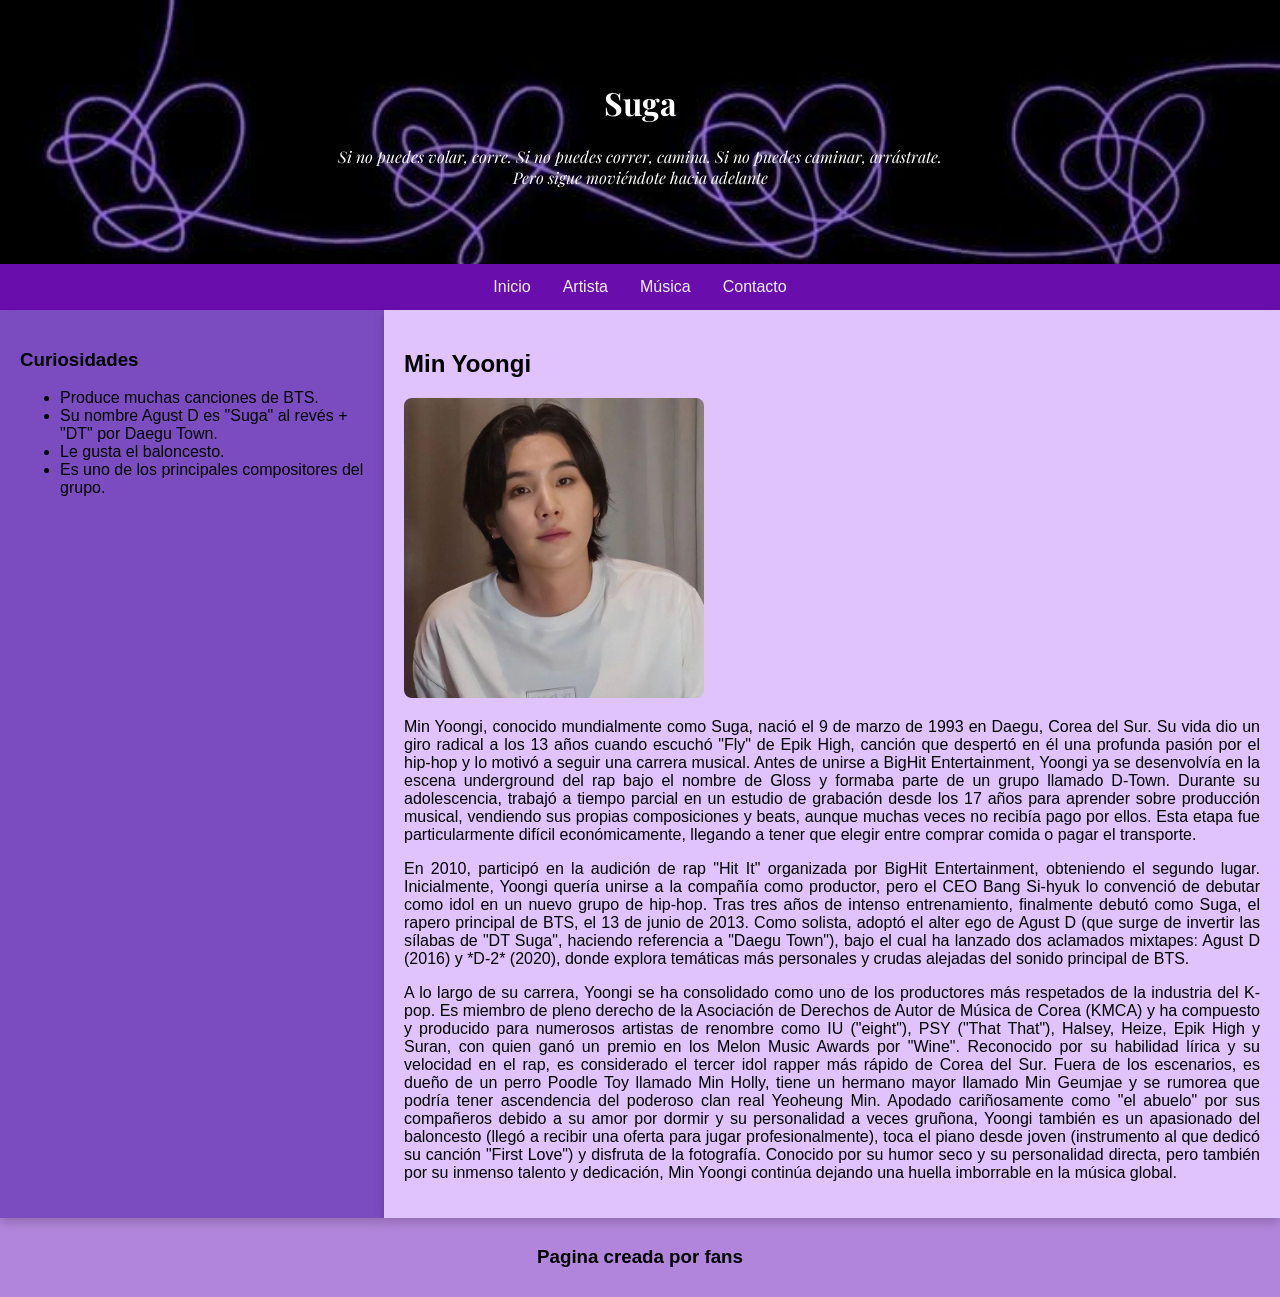
==== artista.html @ 326178ff "casi terminada" ====
<!DOCTYPE html>
<html lang="en">

<head>
    <meta charset="UTF-8">
    <meta name="viewport" content="width=device-width, initial-scale=1.0">
    <title>Artista | Yoongi</title>
    <link rel="stylesheet" href="css/style.css">
    <link href="https://fonts.googleapis.com/css2?family=Playfair+Display:ital,wght@0,400..900;1,400..900&display=swap" rel="stylesheet">
</head>

<body>

    <header>
        <h1>Suga</h1>
        <p>Si no puedes volar, corre. Si no puedes correr, camina. Si no puedes caminar, arrástrate.<br>Pero sigue
            moviéndote hacia adelante</p>
    </header>

    <div class="navbar">
        <a href="inicio.html">Inicio</a>
        <a href="artista.html">Artista</a>
        <a href="musica.html">Música</a>
        <a href="contacto.html">Contacto</a>
    </div>

    <div class="container">

        <div class="side">
            <h3>Curiosidades</h3>
            
            <ul>
                <li>Produce muchas canciones de BTS.</li>
                <li>Su nombre Agust D es "Suga" al revés + "DT" por Daegu Town.</li>
                <li>Le gusta el baloncesto.</li>
                <li>Es uno de los principales compositores del grupo.</li>
            </ul>
        </div>

        <div class="main">
            <h2>Min Yoongi</h2>
            
            <img src="img/Yoongi_icon.jpg" width="300">
            
            <p>
                Min Yoongi, conocido mundialmente como Suga, nació el 9 de marzo de 1993 en Daegu, 
                Corea del Sur. Su vida dio un giro radical a los 13 años cuando escuchó "Fly" de Epik High, 
                canción que despertó en él una profunda pasión por el hip-hop y lo motivó a seguir una carrera musical. 
                Antes de unirse a BigHit Entertainment, Yoongi ya se desenvolvía en la escena underground del rap bajo el nombre de Gloss 
                y formaba parte de un grupo llamado D-Town. Durante su adolescencia, trabajó a tiempo parcial en un estudio de grabación 
                desde los 17 años para aprender sobre producción musical, vendiendo sus propias composiciones y beats, aunque muchas veces 
                no recibía pago por ellos. Esta etapa fue particularmente difícil económicamente, llegando a tener que elegir entre comprar 
                comida o pagar el transporte.
            </p>

            

            <p>
                En 2010, participó en la audición de rap "Hit It" organizada por BigHit Entertainment, obteniendo el segundo lugar. 
                Inicialmente, Yoongi quería unirse a la compañía como productor, pero el CEO Bang Si-hyuk lo convenció de debutar 
                como idol en un nuevo grupo de hip-hop. Tras tres años de intenso entrenamiento, finalmente debutó como Suga, el 
                rapero principal de BTS, el 13 de junio de 2013. Como solista, adoptó el alter ego de Agust D (que surge de invertir
                las sílabas de "DT Suga", haciendo referencia a "Daegu Town"), bajo el cual ha lanzado dos aclamados mixtapes: 
                Agust D (2016) y *D-2* (2020), donde explora temáticas más personales y crudas alejadas del sonido principal de BTS.
            </p>

            <p>
                A lo largo de su carrera, Yoongi se ha consolidado como uno de los productores más respetados de la industria del K-pop. 
                Es miembro de pleno derecho de la Asociación de Derechos de Autor de Música de Corea (KMCA) y ha compuesto y producido 
                para numerosos artistas de renombre como IU ("eight"), PSY ("That That"), Halsey, Heize, Epik High y Suran, con quien 
                ganó un premio en los Melon Music Awards por "Wine". Reconocido por su habilidad lírica y su velocidad en el rap, es 
                considerado el tercer idol rapper más rápido de Corea del Sur. Fuera de los escenarios, es dueño de un perro Poodle Toy 
                llamado Min Holly, tiene un hermano mayor llamado Min Geumjae y se rumorea que podría tener ascendencia del poderoso clan 
                real Yeoheung Min. Apodado cariñosamente como "el abuelo" por sus compañeros debido a su amor por dormir y su personalidad 
                a veces gruñona, Yoongi también es un apasionado del baloncesto (llegó a recibir una oferta para jugar profesionalmente), 
                toca el piano desde joven (instrumento al que dedicó su canción "First Love") y disfruta de la fotografía. Conocido por su 
                humor seco y su personalidad directa, pero también por su inmenso talento y dedicación, Min Yoongi continúa dejando una 
                huella imborrable en la música global.
            </p>
            
        </div>

    </div>

    <footer>
        <h3>Pagina creada por fans</h3>
    </footer>

</body>

</html>
---- css/style.css ----
* {
  box-sizing: border-box;
}

body {
  font-family: 'Open Sans', sans-serif;
  margin: 0;
}

h1{
  font-family: 'Playfair Display', serif;
}

header {
  background-image: url("../img/BTS1.jpg");
  background-size: cover;
  background-position: center;
  padding: 60px;
  color: white;
  text-align: center;
  position:relative;
}

header p{
font-family: "Playfair Display", serif;
font-style: italic;
}

.navbar {
  display: flex;
  justify-content: center;
  list-style-type: none;
  margin: 0;
  padding: 0;
  background-color: #6A0DAD;
}

.navbar a {
  display: block;
  color: #f1f1f1;
  padding: 14px 16px;
  text-decoration: none;
  font-family: 'Montserrat', sans-serif;
}

.navbar a:hover {
  background-color: #B185DB;
  color: white;
}

.container {  
  display: flex;
  flex-wrap: wrap;
}

.side {
  flex: 30%;
  background-color: #7B4CBF;
  padding: 20px;
  box-shadow: 0px 4px 10px rgba(0,0,0,0.2);
}

.main {
  flex: 70%;
  background-color: #E0C3FC;
  padding: 20px;
  box-shadow: 0px 4px 10px rgba(0,0,0,0.2);
  text-align: center;
  text-align: justify;
}

img{
  max-width: 100%;
  height: auto;
  border-radius: 8px;

}

.albums{
display:flex;
gap:20px;
flex-wrap:wrap;
}

.album{
background:white;
padding:15px;
width:220px;
border-radius:10px;
text-decoration:none;
color:black;
box-shadow:0 4px 10px rgba(0,0,0,0.2);
transition:transform 0.3s;
}

.album:hover{
transform:scale(1.05);
}

.album img{
width:100%;
border-radius:8px;
}

.album ul{
padding-left:20px;
font-size:14px;
}

footer {
  padding: 10px;
  text-align: center;
  background: #B185DB;
}

@media screen and (max-width: 700px) {
  .container, .navbar {   
    flex-direction: column;
  }
}
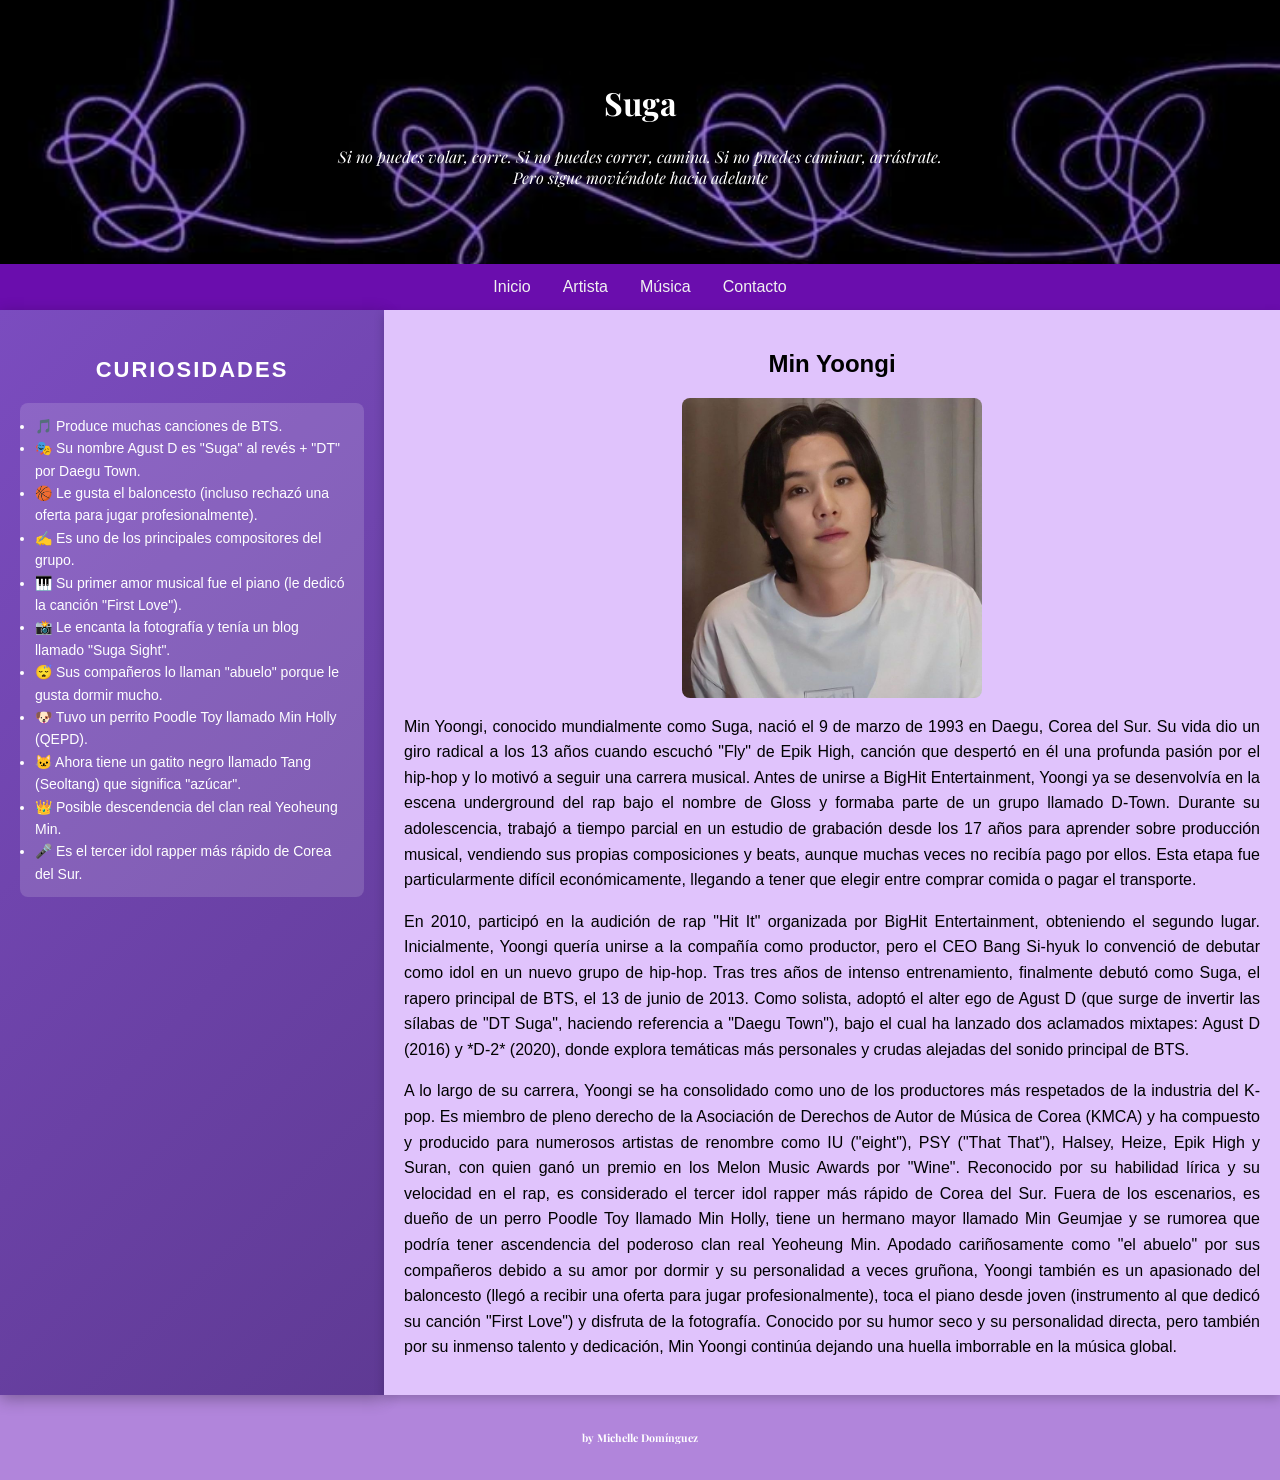
==== commit 14d2707b: "jjkj" ====
--- a/artista.html
+++ b/artista.html
@@ -1,4 +1,4 @@
-<!DOCTYPE html>
+<DOCTYPE html>
 <html lang="en">
 
 <head>
@@ -26,14 +26,22 @@
 
     <div class="container">
 
-        <div class="side">
+        <div class="side2">
             <h3>Curiosidades</h3>
             
             <ul>
-                <li>Produce muchas canciones de BTS.</li>
-                <li>Su nombre Agust D es "Suga" al revés + "DT" por Daegu Town.</li>
-                <li>Le gusta el baloncesto.</li>
-                <li>Es uno de los principales compositores del grupo.</li>
+                <li>🎵 Produce muchas canciones de BTS.</li>
+                <li>🎭 Su nombre Agust D es "Suga" al revés + "DT" por Daegu Town.</li>
+                <li>🏀 Le gusta el baloncesto (incluso rechazó una oferta para jugar profesionalmente).</li>
+                <li>✍️ Es uno de los principales compositores del grupo.</li>
+                <li>🎹 Su primer amor musical fue el piano (le dedicó la canción "First Love").</li>
+                <li>📸 Le encanta la fotografía y tenía un blog llamado "Suga Sight".</li>
+                <li>😴 Sus compañeros lo llaman "abuelo" porque le gusta dormir mucho.</li>
+                <li>🐶 Tuvo un perrito Poodle Toy llamado Min Holly (QEPD).</li>
+                <li>🐱 Ahora tiene un gatito negro llamado Tang (Seoltang) que significa "azúcar".</li>
+                <li>👑 Posible descendencia del clan real Yeoheung Min.</li>
+                <li>🎤 Es el tercer idol rapper más rápido de Corea del Sur.</li>
+            
             </ul>
         </div>
 
@@ -83,7 +91,7 @@
     </div>
 
     <footer>
-        <h3>Pagina creada por fans</h3>
+        <h6>by Michelle Domínguez</h6>
     </footer>
 
 </body>
--- a/css/style.css
+++ b/css/style.css
@@ -58,6 +58,47 @@
   background-color: #7B4CBF;
   padding: 20px;
   box-shadow: 0px 4px 10px rgba(0,0,0,0.2);
+  text-align: center;
+}
+.side h2{
+  text-align:center;
+  color:white;
+  margin-bottom:20px;
+  font-size:22px;
+}
+.side2 {
+  flex: 30%;
+    background: linear-gradient(135deg, #7B4CBF 0%, #5f3a94 100%);
+    padding: 25px 20px;
+    box-shadow: 0px 4px 15px rgba(0,0,0,0.3);
+}
+
+.side2 h3{
+  text-align:center;
+  color:white;
+  margin-bottom:20px;
+  font-size:22px;
+}
+
+.side2 ul{
+  background: rgba(255,255,255,0.15);
+  line-height: 1.6;
+  padding:12px 15px;
+  border-radius:8px;
+  color:white;
+  font-size:14px;
+}
+
+.side2 h3{
+  text-transform: uppercase;
+  letter-spacing:2px;
+  font-weight:600;
+}
+
+.side p {
+  text-align: justify;
+  line-height: 1.6;
+  margin-bottom: 15px; 
 }
 
 .main {
@@ -66,7 +107,19 @@
   padding: 20px;
   box-shadow: 0px 4px 10px rgba(0,0,0,0.2);
   text-align: center;
+}
+
+.main2 {
+  flex: 70%;
+  background-color: #E0C3FC;
+  padding: 20px;
+  box-shadow: 0px 4px 10px rgba(0,0,0,0.2);
+}
+
+.main p {
   text-align: justify;
+  line-height: 1.6;
+  margin-bottom: 15px; 
 }
 
 img{
@@ -107,10 +160,30 @@
 font-size:14px;
 }
 
+.gallery {
+    display: grid;
+    grid-template-columns: repeat(auto-fit, minmax(200px, 1fr));
+    gap: 15px;
+    margin: 20px 0;
+}
+.gallery img {
+    width: 100%;
+    height: 250px;
+    object-fit: cover;
+    border-radius: 10px;
+    transition: transform 0.3s;
+}
+.gallery img:hover {
+    transform: scale(1.05);
+}
+
 footer {
   padding: 10px;
   text-align: center;
   background: #B185DB;
+  color: white;
+  font-family: "Playfair Display", serif;
+  font-style: regular;
 }
 
 @media screen and (max-width: 700px) {
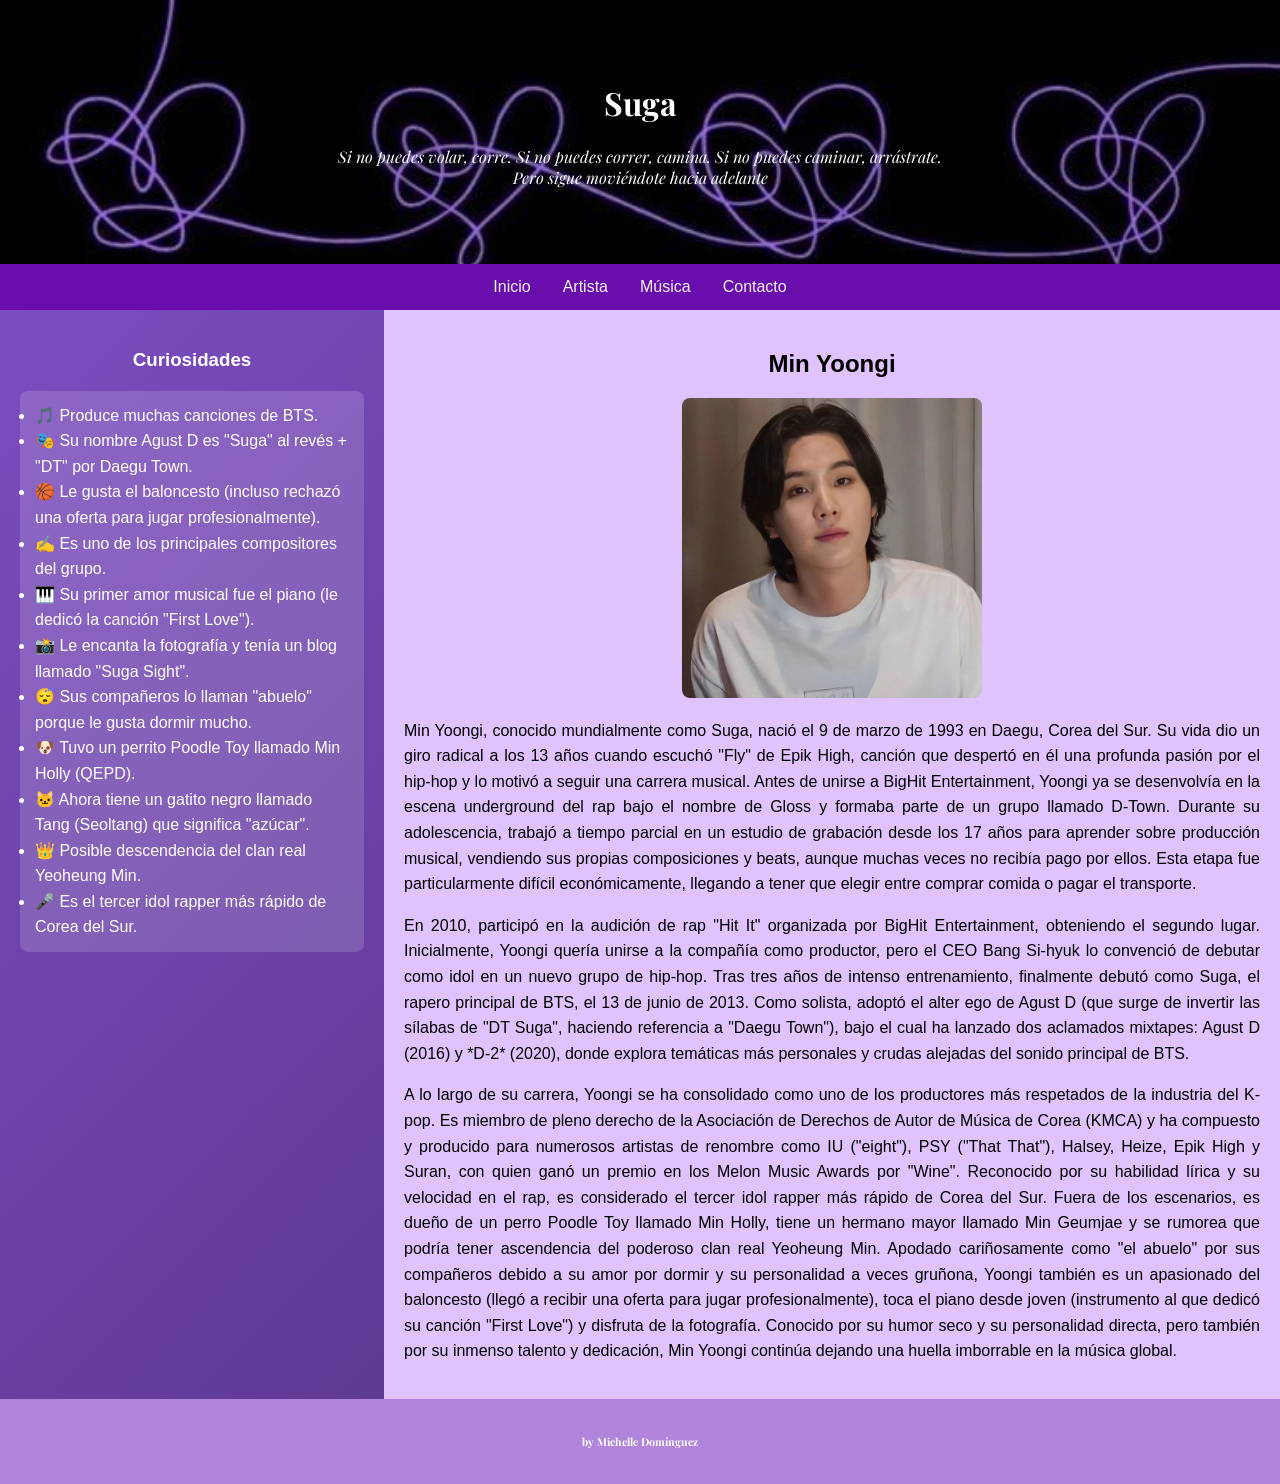
==== commit 3b138f6c: "ahora si terminada" ====
--- a/artista.html
+++ b/artista.html
@@ -1,4 +1,4 @@
-<DOCTYPE html>
+<!DOCTYPE html>
 <html lang="en">
 
 <head>
@@ -18,7 +18,7 @@
     </header>
 
     <div class="navbar">
-        <a href="inicio.html">Inicio</a>
+        <a href="index.html">Inicio</a>
         <a href="artista.html">Artista</a>
         <a href="musica.html">Música</a>
         <a href="contacto.html">Contacto</a>
--- a/css/style.css
+++ b/css/style.css
@@ -5,9 +5,11 @@
 body {
   font-family: 'Open Sans', sans-serif;
   margin: 0;
-}
-
-h1{
+  width: 100%;
+  overflow-x: hidden;
+}
+
+h1 {
   font-family: 'Playfair Display', serif;
 }
 
@@ -18,25 +20,21 @@
   padding: 60px;
   color: white;
   text-align: center;
-  position:relative;
-}
-
-header p{
-font-family: "Playfair Display", serif;
-font-style: italic;
+}
+
+header p {
+  font-family: "Playfair Display", serif;
+  font-style: italic;
 }
 
 .navbar {
   display: flex;
   justify-content: center;
-  list-style-type: none;
-  margin: 0;
-  padding: 0;
   background-color: #6A0DAD;
+  flex-wrap: wrap;
 }
 
 .navbar a {
-  display: block;
   color: #f1f1f1;
   padding: 14px 16px;
   text-decoration: none;
@@ -45,136 +43,170 @@
 
 .navbar a:hover {
   background-color: #B185DB;
-  color: white;
-}
-
-.container {  
-  display: flex;
-  flex-wrap: wrap;
+}
+
+.container {
+  display: flex;
+  flex-wrap: wrap;
+}
+
+.side, .side2 {
+  flex: 30%;
+  padding: 20px;
+  text-align: center;
 }
 
 .side {
-  flex: 30%;
   background-color: #7B4CBF;
-  padding: 20px;
-  box-shadow: 0px 4px 10px rgba(0,0,0,0.2);
-  text-align: center;
-}
-.side h2{
-  text-align:center;
-  color:white;
-  margin-bottom:20px;
-  font-size:22px;
-}
+}
+
 .side2 {
-  flex: 30%;
-    background: linear-gradient(135deg, #7B4CBF 0%, #5f3a94 100%);
-    padding: 25px 20px;
-    box-shadow: 0px 4px 15px rgba(0,0,0,0.3);
-}
-
-.side2 h3{
-  text-align:center;
-  color:white;
-  margin-bottom:20px;
-  font-size:22px;
-}
-
-.side2 ul{
+  background: linear-gradient(135deg, #7B4CBF 0%, #5f3a94 100%);
+}
+
+.side h2, .side2 h3 {
+  color: white;
+  margin-bottom: 20px;
+}
+
+.side2 ul {
   background: rgba(255,255,255,0.15);
+  padding: 12px 15px;
+  border-radius: 8px;
+  color: white;
+  text-align: left;
   line-height: 1.6;
-  padding:12px 15px;
-  border-radius:8px;
-  color:white;
-  font-size:14px;
-}
-
-.side2 h3{
-  text-transform: uppercase;
-  letter-spacing:2px;
-  font-weight:600;
-}
-
-.side p {
-  text-align: justify;
-  line-height: 1.6;
-  margin-bottom: 15px; 
-}
-
-.main {
+}
+
+.main, .main2 {
   flex: 70%;
   background-color: #E0C3FC;
   padding: 20px;
-  box-shadow: 0px 4px 10px rgba(0,0,0,0.2);
-  text-align: center;
-}
-
-.main2 {
-  flex: 70%;
-  background-color: #E0C3FC;
-  padding: 20px;
-  box-shadow: 0px 4px 10px rgba(0,0,0,0.2);
+  text-align: center;
 }
 
 .main p {
   text-align: justify;
   line-height: 1.6;
-  margin-bottom: 15px; 
-}
-
-img{
+  margin-bottom: 15px;
+}
+
+/* IMÁGENES */
+img {
   max-width: 100%;
   height: auto;
   border-radius: 8px;
-
-}
-
-.albums{
-display:flex;
-gap:20px;
-flex-wrap:wrap;
-}
-
-.album{
-background:white;
-padding:15px;
-width:220px;
-border-radius:10px;
-text-decoration:none;
-color:black;
-box-shadow:0 4px 10px rgba(0,0,0,0.2);
-transition:transform 0.3s;
-}
-
-.album:hover{
-transform:scale(1.05);
-}
-
-.album img{
-width:100%;
-border-radius:8px;
-}
-
-.album ul{
-padding-left:20px;
-font-size:14px;
+}
+
+.main img[width="300"] {
+  width: 300px;
+  max-width: 100%;
 }
 
 .gallery {
-    display: grid;
-    grid-template-columns: repeat(auto-fit, minmax(200px, 1fr));
-    gap: 15px;
-    margin: 20px 0;
-}
+  display: grid;
+  grid-template-columns: repeat(2, 1fr);
+  gap: 15px;
+  margin: 20px 0;
+}
+
 .gallery img {
-    width: 100%;
-    height: 250px;
-    object-fit: cover;
-    border-radius: 10px;
-    transition: transform 0.3s;
-}
+  width: 100%;
+  height: 250px;
+  object-fit: cover;
+  border-radius: 10px;
+  transition: transform 0.3s;
+}
+
 .gallery img:hover {
-    transform: scale(1.05);
+  transform: scale(1.05);
+}
+
+.tarjetas {
+  display: flex;
+  gap: 20px;
+  margin-top: 20px;
+  flex-wrap: wrap;
+  justify-content: center;
+}
+
+.card {
+  background: white;
+  padding: 20px;
+  border-radius: 15px;
+  width: 200px;
+  box-shadow: 0px 5px 15px rgba(0,0,0,0.2);
+  transition: transform 0.3s;
+}
+
+.card:hover {
+  transform: translateY(-5px);
+}
+
+.albums {
+  display: flex;
+  gap: 20px;
+  flex-wrap: wrap;
+  justify-content: center;
+}
+
+.album {
+  background: white;
+  padding: 15px;
+  width: 220px;
+  border-radius: 10px;
+  text-decoration: none;
+  color: black;
+  box-shadow: 0 4px 10px rgba(0,0,0,0.2);
+  transition: transform 0.3s;
+}
+
+.album:hover {
+  transform: scale(1.05);
+}
+
+.album img {
+  width: 100%;
+  border-radius: 8px;
+}
+
+.album ul {
+  text-align: left;
+  padding-left: 20px;
+  font-size: 14px;
+}
+
+.formcontainer {
+  max-width: 500px;
+  margin: 40px auto;
+  background: #d093f5;
+  padding: 30px;
+  border-radius: 10px;
+  box-shadow: 0 4px 15px rgba(0,0,0,0.2);
+}
+
+input, textarea {
+  width: 100%;
+  padding: 10px;
+  margin-top: 5px;
+  margin-bottom: 15px;
+  border-radius: 6px;
+  border: 1px solid #ccc;
+  font-size: 14px;
+}
+
+button {
+  background: #6A0DAD;
+  color: white;
+  border: none;
+  padding: 10px 20px;
+  border-radius: 6px;
+  cursor: pointer;
+  font-size: 15px;
+}
+
+button:hover {
+  background: #4B0082;
 }
 
 footer {
@@ -183,12 +215,62 @@
   background: #B185DB;
   color: white;
   font-family: "Playfair Display", serif;
-  font-style: regular;
 }
 
 @media screen and (max-width: 700px) {
-  .container, .navbar {   
-    flex-direction: column;
-  }
-}
-
+  header {
+    padding: 30px 15px;
+  }
+  
+  .navbar {
+    flex-direction: column;
+  }
+  
+  .navbar a {
+    text-align: center;
+    border-bottom: 1px solid rgba(255,255,255,0.2);
+  }
+  
+  .container {
+    flex-direction: column;
+  }
+  
+  .side, .side2, .main, .main2 {
+    width: 100%;
+    flex: none;
+  }
+  .gallery {
+    grid-template-columns: 1fr;
+  }
+  
+  .gallery img {
+    height: auto; 
+  }
+
+  .tarjetas {
+    flex-direction: column;
+    align-items: center;
+  }
+  
+  .card {
+    width: 100%;
+    max-width: 300px;
+  }
+
+  .albums {
+    flex-direction: column;
+    align-items: center;
+  }
+  
+  .album {
+    width: 100%;
+    max-width: 300px;
+  }
+
+  .main img[width="300"] {
+    width: 100%;
+    max-width: 300px;
+    display: block;
+    margin: 0 auto;
+  }
+}
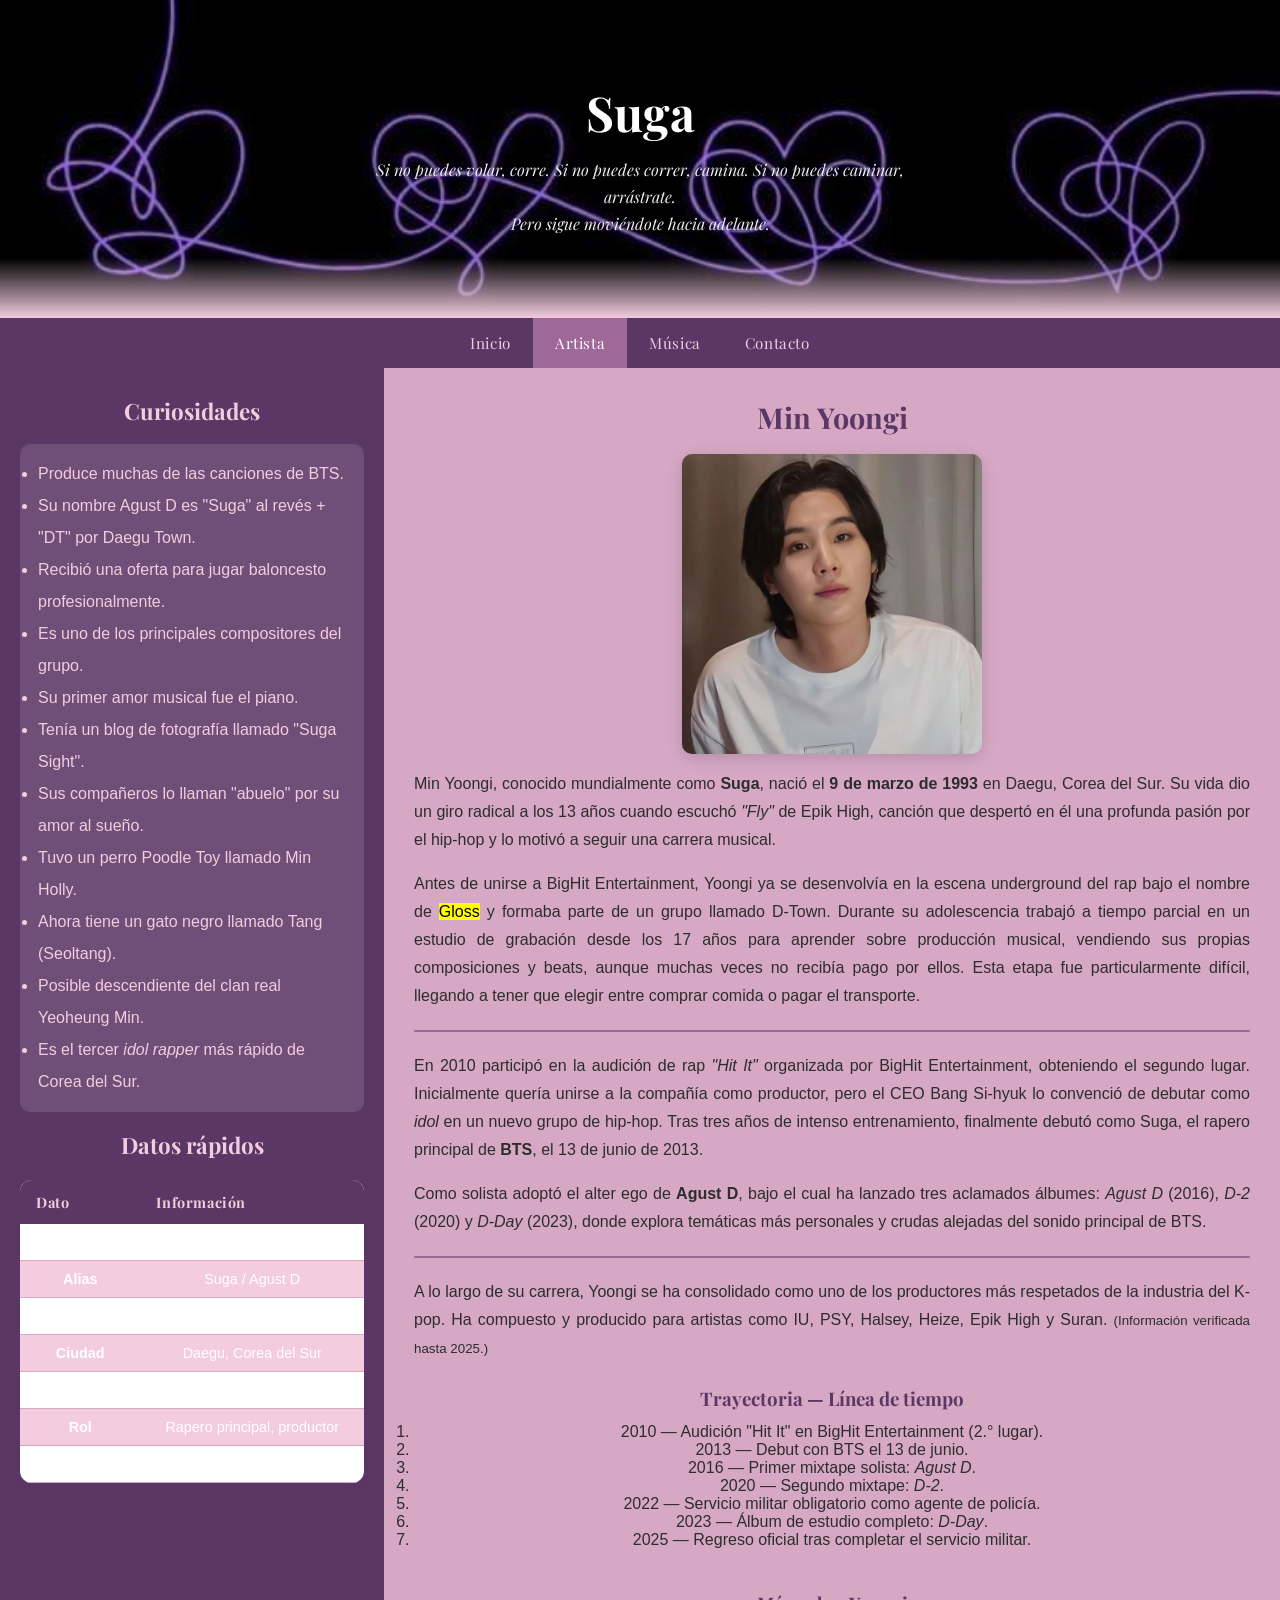
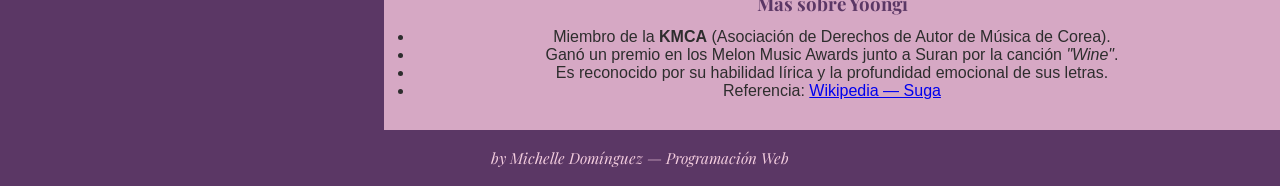
==== commit 10d4fa41: "mejora Mejora estetica" ====
--- a/artista.html
+++ b/artista.html
@@ -1,10 +1,10 @@
 <!DOCTYPE html>
-<html lang="en">
+<html lang="es">
 
 <head>
     <meta charset="UTF-8">
     <meta name="viewport" content="width=device-width, initial-scale=1.0">
-    <title>Artista | Yoongi</title>
+    <title>Artista | Suga — Min Yoongi</title>
     <link rel="stylesheet" href="css/style.css">
     <link href="https://fonts.googleapis.com/css2?family=Playfair+Display:ital,wght@0,400..900;1,400..900&display=swap" rel="stylesheet">
 </head>
@@ -13,87 +13,149 @@
 
     <header>
         <h1>Suga</h1>
-        <p>Si no puedes volar, corre. Si no puedes correr, camina. Si no puedes caminar, arrástrate.<br>Pero sigue
-            moviéndote hacia adelante</p>
+        <p>Si no puedes volar, corre. Si no puedes correr, camina. Si no puedes caminar, arrástrate.<br>
+        Pero sigue moviéndote hacia adelante.</p>
     </header>
 
-    <div class="navbar">
+    <nav class="navbar">
         <a href="index.html">Inicio</a>
-        <a href="artista.html">Artista</a>
+        <a href="artista.html" class="activo">Artista</a>
         <a href="musica.html">Música</a>
         <a href="contacto.html">Contacto</a>
-    </div>
+    </nav>
 
     <div class="container">
 
         <div class="side2">
             <h3>Curiosidades</h3>
-            
             <ul>
-                <li>🎵 Produce muchas canciones de BTS.</li>
-                <li>🎭 Su nombre Agust D es "Suga" al revés + "DT" por Daegu Town.</li>
-                <li>🏀 Le gusta el baloncesto (incluso rechazó una oferta para jugar profesionalmente).</li>
-                <li>✍️ Es uno de los principales compositores del grupo.</li>
-                <li>🎹 Su primer amor musical fue el piano (le dedicó la canción "First Love").</li>
-                <li>📸 Le encanta la fotografía y tenía un blog llamado "Suga Sight".</li>
-                <li>😴 Sus compañeros lo llaman "abuelo" porque le gusta dormir mucho.</li>
-                <li>🐶 Tuvo un perrito Poodle Toy llamado Min Holly (QEPD).</li>
-                <li>🐱 Ahora tiene un gatito negro llamado Tang (Seoltang) que significa "azúcar".</li>
-                <li>👑 Posible descendencia del clan real Yeoheung Min.</li>
-                <li>🎤 Es el tercer idol rapper más rápido de Corea del Sur.</li>
-            
+                <li>Produce muchas de las canciones de BTS.</li>
+                <li>Su nombre Agust D es "Suga" al revés + "DT" por Daegu Town.</li>
+                <li>Recibió una oferta para jugar baloncesto profesionalmente.</li>
+                <li>Es uno de los principales compositores del grupo.</li>
+                <li>Su primer amor musical fue el piano.</li>
+                <li>Tenía un blog de fotografía llamado "Suga Sight".</li>
+                <li>Sus compañeros lo llaman "abuelo" por su amor al sueño.</li>
+                <li>Tuvo un perro Poodle Toy llamado Min Holly.</li>
+                <li>Ahora tiene un gato negro llamado Tang (Seoltang).</li>
+                <li>Posible descendiente del clan real Yeoheung Min.</li>
+                <li>Es el tercer <em>idol rapper</em> más rápido de Corea del Sur.</li>
             </ul>
+
+            <br>
+
+            <h3>Datos rápidos</h3>
+            <div class="tabla-wrapper">
+                <table>
+                    <thead>
+                        <tr>
+                            <th>Dato</th>
+                            <th>Información</th>
+                        </tr>
+                    </thead>
+                    <tbody>
+                        <tr>
+                            <td><b>Nombre real</b></td>
+                            <td>Min Yoongi</td>
+                        </tr>
+                        <tr>
+                            <td><b>Alias</b></td>
+                            <td>Suga / Agust D</td>
+                        </tr>
+                        <tr>
+                            <td><b>Nacimiento</b></td>
+                            <td>9 de marzo de 1993</td>
+                        </tr>
+                        <tr>
+                            <td><b>Ciudad</b></td>
+                            <td>Daegu, Corea del Sur</td>
+                        </tr>
+                        <tr>
+                            <td><b>Debut BTS</b></td>
+                            <td>13 de junio de 2013</td>
+                        </tr>
+                        <tr>
+                            <td><b>Rol</b></td>
+                            <td>Rapero principal, productor</td>
+                        </tr>
+                        <tr>
+                            <td><b>Sello</b></td>
+                            <td>BigHit Entertainment / HYBE</td>
+                        </tr>
+                    </tbody>
+                </table>
+            </div>
         </div>
 
         <div class="main">
             <h2>Min Yoongi</h2>
-            
-            <img src="img/Yoongi_icon.jpg" width="300">
-            
-            <p>
-                Min Yoongi, conocido mundialmente como Suga, nació el 9 de marzo de 1993 en Daegu, 
-                Corea del Sur. Su vida dio un giro radical a los 13 años cuando escuchó "Fly" de Epik High, 
-                canción que despertó en él una profunda pasión por el hip-hop y lo motivó a seguir una carrera musical. 
-                Antes de unirse a BigHit Entertainment, Yoongi ya se desenvolvía en la escena underground del rap bajo el nombre de Gloss 
-                y formaba parte de un grupo llamado D-Town. Durante su adolescencia, trabajó a tiempo parcial en un estudio de grabación 
-                desde los 17 años para aprender sobre producción musical, vendiendo sus propias composiciones y beats, aunque muchas veces 
-                no recibía pago por ellos. Esta etapa fue particularmente difícil económicamente, llegando a tener que elegir entre comprar 
-                comida o pagar el transporte.
-            </p>
 
-            
+            <img src="img/Yoongi_icon.jpg" width="300" alt="Retrato oficial de Min Yoongi">
 
-            <p>
-                En 2010, participó en la audición de rap "Hit It" organizada por BigHit Entertainment, obteniendo el segundo lugar. 
-                Inicialmente, Yoongi quería unirse a la compañía como productor, pero el CEO Bang Si-hyuk lo convenció de debutar 
-                como idol en un nuevo grupo de hip-hop. Tras tres años de intenso entrenamiento, finalmente debutó como Suga, el 
-                rapero principal de BTS, el 13 de junio de 2013. Como solista, adoptó el alter ego de Agust D (que surge de invertir
-                las sílabas de "DT Suga", haciendo referencia a "Daegu Town"), bajo el cual ha lanzado dos aclamados mixtapes: 
-                Agust D (2016) y *D-2* (2020), donde explora temáticas más personales y crudas alejadas del sonido principal de BTS.
-            </p>
+            <p>Min Yoongi, conocido mundialmente como <strong>Suga</strong>, nació el
+            <b>9 de marzo de 1993</b> en Daegu, Corea del Sur. Su vida dio un giro radical
+            a los 13 años cuando escuchó <em>"Fly"</em> de Epik High, canción que despertó
+            en él una profunda pasión por el hip-hop y lo motivó a seguir una carrera musical.</p>
 
-            <p>
-                A lo largo de su carrera, Yoongi se ha consolidado como uno de los productores más respetados de la industria del K-pop. 
-                Es miembro de pleno derecho de la Asociación de Derechos de Autor de Música de Corea (KMCA) y ha compuesto y producido 
-                para numerosos artistas de renombre como IU ("eight"), PSY ("That That"), Halsey, Heize, Epik High y Suran, con quien 
-                ganó un premio en los Melon Music Awards por "Wine". Reconocido por su habilidad lírica y su velocidad en el rap, es 
-                considerado el tercer idol rapper más rápido de Corea del Sur. Fuera de los escenarios, es dueño de un perro Poodle Toy 
-                llamado Min Holly, tiene un hermano mayor llamado Min Geumjae y se rumorea que podría tener ascendencia del poderoso clan 
-                real Yeoheung Min. Apodado cariñosamente como "el abuelo" por sus compañeros debido a su amor por dormir y su personalidad 
-                a veces gruñona, Yoongi también es un apasionado del baloncesto (llegó a recibir una oferta para jugar profesionalmente), 
-                toca el piano desde joven (instrumento al que dedicó su canción "First Love") y disfruta de la fotografía. Conocido por su 
-                humor seco y su personalidad directa, pero también por su inmenso talento y dedicación, Min Yoongi continúa dejando una 
-                huella imborrable en la música global.
-            </p>
-            
+            <p>Antes de unirse a BigHit Entertainment, Yoongi ya se desenvolvía en la escena
+            underground del rap bajo el nombre de <mark>Gloss</mark> y formaba parte de un
+            grupo llamado D-Town. Durante su adolescencia trabajó a tiempo parcial en un estudio
+            de grabación desde los 17 años para aprender sobre producción musical, vendiendo sus
+            propias composiciones y beats, aunque muchas veces no recibía pago por ellos.
+            Esta etapa fue particularmente difícil, llegando a tener que elegir entre comprar
+            comida o pagar el transporte.</p>
+
+            <hr>
+
+            <p>En 2010 participó en la audición de rap <em>"Hit It"</em> organizada por BigHit
+            Entertainment, obteniendo el segundo lugar. Inicialmente quería unirse a la compañía
+            como productor, pero el CEO Bang Si-hyuk lo convenció de debutar como <em>idol</em>
+            en un nuevo grupo de hip-hop. Tras tres años de intenso entrenamiento, finalmente
+            debutó como Suga, el rapero principal de <strong>BTS</strong>, el 13 de junio de 2013.</p>
+
+            <p>Como solista adoptó el alter ego de <strong>Agust D</strong>, bajo el cual ha
+            lanzado tres aclamados álbumes: <em>Agust D</em> (2016), <em>D-2</em> (2020) y
+            <em>D-Day</em> (2023), donde explora temáticas más personales y crudas alejadas del
+            sonido principal de BTS.</p>
+
+            <hr>
+
+            <p>A lo largo de su carrera, Yoongi se ha consolidado como uno de los productores
+            más respetados de la industria del K-pop. Ha compuesto y producido para artistas como
+            IU, PSY, Halsey, Heize, Epik High y Suran.
+            <small>(Información verificada hasta 2025.)</small></p>
+
+            <h3>Trayectoria — Línea de tiempo</h3>
+            <ol>
+                <li>2010 — Audición "Hit It" en BigHit Entertainment (2.° lugar).</li>
+                <li>2013 — Debut con BTS el 13 de junio.</li>
+                <li>2016 — Primer mixtape solista: <em>Agust D</em>.</li>
+                <li>2020 — Segundo mixtape: <em>D-2</em>.</li>
+                <li>2022 — Servicio militar obligatorio como agente de policía.</li>
+                <li>2023 — Álbum de estudio completo: <em>D-Day</em>.</li>
+                <li>2025 — Regreso oficial tras completar el servicio militar.</li>
+            </ol>
+
+            <br>
+
+            <h3>Más sobre Yoongi</h3>
+            <ul>
+                <li>Miembro de la <b>KMCA</b> (Asociación de Derechos de Autor de Música de Corea).</li>
+                <li>Ganó un premio en los Melon Music Awards junto a Suran por la canción <em>"Wine"</em>.</li>
+                <li>Es reconocido por su habilidad lírica y la profundidad emocional de sus letras.</li>
+                <li>Referencia:
+                    <a href="https://es.wikipedia.org/wiki/Suga_(rapero)" target="_blank" rel="noopener">
+                        Wikipedia — Suga
+                    </a>
+                </li>
+            </ul>
         </div>
 
     </div>
 
     <footer>
-        <h6>by Michelle Domínguez</h6>
+        <p>by Michelle Domínguez &mdash; Programación Web</p>
     </footer>
 
 </body>
-
-</html>+</html>
--- a/css/style.css
+++ b/css/style.css
@@ -1,276 +1,466 @@
 * {
-  box-sizing: border-box;
+    box-sizing: border-box;
+    margin: 0;
+    padding: 0;
 }
 
 body {
-  font-family: 'Open Sans', sans-serif;
-  margin: 0;
-  width: 100%;
-  overflow-x: hidden;
-}
-
-h1 {
-  font-family: 'Playfair Display', serif;
-}
-
+    font-family: 'Open Sans', sans-serif;
+    background-color: #F3CCDE;
+    color: #2d2d2d;
+    width: 100%;
+    overflow-x: hidden;
+}
+
+h1, h2, h3, h4 {
+    font-family: 'Playfair Display', serif;
+}
+
+/* ── HEADER ── */
 header {
-  background-image: url("../img/BTS1.jpg");
-  background-size: cover;
-  background-position: center;
-  padding: 60px;
-  color: white;
-  text-align: center;
+    background-image: url("../img/BTS1.jpg");
+    background-size: cover;
+    background-position: center;
+    padding: 80px 30px;
+    color: white;
+    text-align: center;
+    position: relative;
+}
+
+header::after {
+    content: '';
+    position: absolute;
+    bottom: 0; left: 0; right: 0;
+    height: 60px;
+    background: linear-gradient(to bottom, transparent, #F3CCDE);
+}
+
+header h1 {
+    font-size: 3rem;
+    text-shadow: 0 2px 12px rgba(0,0,0,0.5);
+    margin-bottom: 12px;
 }
 
 header p {
-  font-family: "Playfair Display", serif;
-  font-style: italic;
-}
-
-.navbar {
-  display: flex;
-  justify-content: center;
-  background-color: #6A0DAD;
-  flex-wrap: wrap;
-}
-
-.navbar a {
-  color: #f1f1f1;
-  padding: 14px 16px;
-  text-decoration: none;
-  font-family: 'Montserrat', sans-serif;
-}
-
-.navbar a:hover {
-  background-color: #B185DB;
-}
-
+    font-family: 'Playfair Display', serif;
+    font-style: italic;
+    font-size: 1rem;
+    color: rgba(255,255,255,0.92);
+    text-shadow: 0 1px 6px rgba(0,0,0,0.4);
+    max-width: 600px;
+    margin: 0 auto;
+    line-height: 1.7;
+}
+
+/* ── NAVBAR ── */
+nav.navbar {
+    display: flex;
+    justify-content: center;
+    background-color: #5B3765;
+    flex-wrap: wrap;
+    position: sticky;
+    top: 0;
+    z-index: 100;
+}
+
+nav.navbar a {
+    color: #F3CCDE;
+    padding: 15px 22px;
+    text-decoration: none;
+    font-family: 'Playfair Display', serif;
+    font-size: 0.95rem;
+    letter-spacing: 0.04em;
+    transition: background 0.2s, color 0.2s;
+}
+
+nav.navbar a:hover,
+nav.navbar a.activo {
+    background-color: #9E6899;
+    color: #fff;
+}
+
+/* ── LAYOUT ── */
 .container {
-  display: flex;
-  flex-wrap: wrap;
-}
-
+    display: flex;
+    flex-wrap: wrap;
+    min-height: 70vh;
+}
+
+/* Columna lateral */
 .side, .side2 {
-  flex: 30%;
-  padding: 20px;
-  text-align: center;
-}
-
-.side {
-  background-color: #7B4CBF;
-}
-
-.side2 {
-  background: linear-gradient(135deg, #7B4CBF 0%, #5f3a94 100%);
+    flex: 30%;
+    padding: 28px 20px;
+    text-align: center;
+    background-color: #5B3765;
+    color: white;
 }
 
 .side h2, .side2 h3 {
-  color: white;
-  margin-bottom: 20px;
+    color: #F3CCDE;
+    margin-bottom: 18px;
+    font-size: 1.4rem;
 }
 
 .side2 ul {
-  background: rgba(255,255,255,0.15);
-  padding: 12px 15px;
-  border-radius: 8px;
-  color: white;
-  text-align: left;
-  line-height: 1.6;
-}
-
+    background: rgba(255,255,255,0.12);
+    padding: 14px 18px;
+    border-radius: 10px;
+    color: #F3CCDE;
+    text-align: left;
+    line-height: 2;
+    list-style: disc;
+}
+
+/* Columna principal */
 .main, .main2 {
-  flex: 70%;
-  background-color: #E0C3FC;
-  padding: 20px;
-  text-align: center;
+    flex: 70%;
+    background-color: #D6A8C4;
+    padding: 30px;
+    text-align: center;
+}
+
+.main h2 {
+    color: #5B3765;
+    font-size: 1.8rem;
+    margin-bottom: 18px;
+}
+
+.main h3 {
+    color: #5B3765;
+    margin: 24px 0 12px;
 }
 
 .main p {
-  text-align: justify;
-  line-height: 1.6;
-  margin-bottom: 15px;
-}
-
-/* IMÁGENES */
+    text-align: justify;
+    line-height: 1.75;
+    margin-bottom: 16px;
+    color: #2d2d2d;
+}
+
+.main hr {
+    border: none;
+    border-top: 2px solid #9E6899;
+    margin: 20px 0;
+}
+
+/* ── IMÁGENES ── */
 img {
-  max-width: 100%;
-  height: auto;
-  border-radius: 8px;
-}
-
-.main img[width="300"] {
-  width: 300px;
-  max-width: 100%;
-}
-
+    max-width: 100%;
+    height: auto;
+    border-radius: 10px;
+}
+
+.main img {
+    margin: 16px auto;
+    display: block;
+    box-shadow: 0 4px 16px rgba(0,0,0,0.15);
+}
+
+/* Galería */
 .gallery {
-  display: grid;
-  grid-template-columns: repeat(2, 1fr);
-  gap: 15px;
-  margin: 20px 0;
+    display: grid;
+    grid-template-columns: repeat(2, 1fr);
+    gap: 12px;
+    margin: 16px 0;
 }
 
 .gallery img {
-  width: 100%;
-  height: 250px;
-  object-fit: cover;
-  border-radius: 10px;
-  transition: transform 0.3s;
+    width: 100%;
+    height: 200px;
+    object-fit: cover;
+    border-radius: 10px;
+    transition: transform 0.3s, box-shadow 0.3s;
 }
 
 .gallery img:hover {
-  transform: scale(1.05);
-}
-
+    transform: scale(1.04);
+    box-shadow: 0 8px 20px rgba(0,0,0,0.25);
+}
+
+/* ── TARJETAS INICIO ── */
 .tarjetas {
-  display: flex;
-  gap: 20px;
-  margin-top: 20px;
-  flex-wrap: wrap;
-  justify-content: center;
+    display: flex;
+    gap: 20px;
+    margin-top: 24px;
+    flex-wrap: wrap;
+    justify-content: center;
 }
 
 .card {
-  background: white;
-  padding: 20px;
-  border-radius: 15px;
-  width: 200px;
-  box-shadow: 0px 5px 15px rgba(0,0,0,0.2);
-  transition: transform 0.3s;
+    background: #F3CCDE;
+    padding: 22px 18px;
+    border-radius: 16px;
+    width: 200px;
+    box-shadow: 0 4px 14px rgba(91,55,101,0.2);
+    transition: transform 0.25s;
+    border-top: 4px solid #9E6899;
 }
 
 .card:hover {
-  transform: translateY(-5px);
-}
-
+    transform: translateY(-5px);
+}
+
+.card h4 {
+    color: #5B3765;
+    font-size: 1rem;
+    margin-bottom: 8px;
+}
+
+.card p {
+    font-size: 0.85rem;
+    color: #555;
+    text-align: center;
+    margin: 0;
+}
+
+/* ── ÁLBUMES ── */
 .albums {
-  display: flex;
-  gap: 20px;
-  flex-wrap: wrap;
-  justify-content: center;
+    display: flex;
+    gap: 20px;
+    flex-wrap: wrap;
+    justify-content: center;
+    padding: 10px 0;
 }
 
 .album {
-  background: white;
-  padding: 15px;
-  width: 220px;
-  border-radius: 10px;
-  text-decoration: none;
-  color: black;
-  box-shadow: 0 4px 10px rgba(0,0,0,0.2);
-  transition: transform 0.3s;
+    background: #F3CCDE;
+    padding: 16px;
+    width: 220px;
+    border-radius: 14px;
+    text-decoration: none;
+    color: #2d2d2d;
+    box-shadow: 0 4px 12px rgba(91,55,101,0.2);
+    transition: transform 0.25s, box-shadow 0.25s;
+    border-bottom: 4px solid #9E6899;
 }
 
 .album:hover {
-  transform: scale(1.05);
+    transform: translateY(-5px);
+    box-shadow: 0 10px 24px rgba(91,55,101,0.3);
 }
 
 .album img {
-  width: 100%;
-  border-radius: 8px;
+    width: 100%;
+    border-radius: 8px;
+    margin-bottom: 10px;
+}
+
+.album h3 {
+    color: #5B3765;
+    font-size: 1rem;
+    margin-bottom: 8px;
 }
 
 .album ul {
-  text-align: left;
-  padding-left: 20px;
-  font-size: 14px;
-}
-
+    text-align: left;
+    padding-left: 18px;
+    font-size: 0.82rem;
+    color: #444;
+    line-height: 1.8;
+}
+
+/* ── TABLA ── */
+.tabla-wrapper {
+    overflow-x: auto;
+    margin: 20px 0;
+    border-radius: 12px;
+    box-shadow: 0 2px 10px rgba(91,55,101,0.12);
+}
+
+table {
+    width: 100%;
+    border-collapse: collapse;
+    font-size: 0.9rem;
+    background: #fff;
+}
+
+thead {
+    background: #5B3765;
+    color: #F3CCDE;
+}
+
+thead th {
+    padding: 12px 16px;
+    text-align: left;
+    font-family: 'Playfair Display', serif;
+    font-size: 0.9rem;
+    letter-spacing: 0.04em;
+}
+
+tbody tr {
+    border-bottom: 1px solid #D6A8C4;
+}
+
+tbody tr:nth-child(even) {
+    background-color: #F3CCDE;
+}
+
+tbody tr:hover {
+    background-color: #BA88AE;
+    color: white;
+    transition: background 0.2s;
+}
+
+tbody td {
+    padding: 10px 16px;
+    vertical-align: middle;
+}
+
+/* ── VIDEO ── */
+.video-wrapper {
+    position: relative;
+    padding-bottom: 56.25%;
+    height: 0;
+    overflow: hidden;
+    border-radius: 12px;
+    margin: 20px 0;
+    box-shadow: 0 4px 16px rgba(0,0,0,0.2);
+}
+
+.video-wrapper iframe {
+    position: absolute;
+    top: 0; left: 0;
+    width: 100%;
+    height: 100%;
+    border: none;
+    border-radius: 12px;
+}
+
+/* ── FORMULARIO ── */
 .formcontainer {
-  max-width: 500px;
-  margin: 40px auto;
-  background: #d093f5;
-  padding: 30px;
-  border-radius: 10px;
-  box-shadow: 0 4px 15px rgba(0,0,0,0.2);
-}
-
-input, textarea {
-  width: 100%;
-  padding: 10px;
-  margin-top: 5px;
-  margin-bottom: 15px;
-  border-radius: 6px;
-  border: 1px solid #ccc;
-  font-size: 14px;
-}
-
-button {
-  background: #6A0DAD;
-  color: white;
-  border: none;
-  padding: 10px 20px;
-  border-radius: 6px;
-  cursor: pointer;
-  font-size: 15px;
-}
-
-button:hover {
-  background: #4B0082;
-}
-
+    max-width: 520px;
+    margin: 30px auto;
+    background: #BA88AE;
+    padding: 32px;
+    border-radius: 16px;
+    box-shadow: 0 6px 20px rgba(91,55,101,0.2);
+    text-align: left;
+}
+
+.formcontainer h2 {
+    color: #fff;
+    text-align: center;
+    margin-bottom: 22px;
+}
+
+label {
+    display: block;
+    font-size: 0.88rem;
+    font-weight: 700;
+    color: #fff;
+    margin-bottom: 4px;
+    margin-top: 12px;
+}
+
+input[type="text"],
+input[type="email"],
+textarea {
+    width: 100%;
+    padding: 10px 13px;
+    border-radius: 8px;
+    border: none;
+    font-family: 'Open Sans', sans-serif;
+    font-size: 0.88rem;
+    background: #F3CCDE;
+    color: #2d2d2d;
+}
+
+input[type="text"]:focus,
+input[type="email"]:focus,
+textarea:focus {
+    outline: 2px solid #5B3765;
+}
+
+.radio-group, .check-group {
+    display: flex;
+    flex-direction: column;
+    gap: 6px;
+    margin-top: 6px;
+}
+
+.radio-group label,
+.check-group label {
+    font-weight: 400;
+    display: flex;
+    align-items: center;
+    gap: 8px;
+    color: #fff;
+    margin: 0;
+}
+
+button[type="submit"] {
+    background: #5B3765;
+    color: white;
+    border: none;
+    padding: 12px 28px;
+    border-radius: 100px;
+    cursor: pointer;
+    font-size: 0.95rem;
+    font-family: 'Playfair Display', serif;
+    margin-top: 20px;
+    width: 100%;
+    transition: background 0.2s;
+}
+
+button[type="submit"]:hover {
+    background: #2d2d2d;
+}
+
+/* Address */
+address {
+    font-style: normal;
+    background: rgba(255,255,255,0.15);
+    border-radius: 10px;
+    padding: 14px 18px;
+    margin-top: 20px;
+    color: #fff;
+    font-size: 0.88rem;
+    line-height: 1.8;
+}
+
+address a {
+    color: #F3CCDE;
+    text-decoration: none;
+}
+
+address a:hover {
+    text-decoration: underline;
+}
+
+/* ── FOOTER ── */
 footer {
-  padding: 10px;
-  text-align: center;
-  background: #B185DB;
-  color: white;
-  font-family: "Playfair Display", serif;
-}
-
+    padding: 18px;
+    text-align: center;
+    background: #5B3765;
+    color: #F3CCDE;
+    font-family: 'Playfair Display', serif;
+    font-style: italic;
+    font-size: 0.95rem;
+}
+
+/* ── RESPONSIVE ── */
 @media screen and (max-width: 700px) {
-  header {
-    padding: 30px 15px;
-  }
-  
-  .navbar {
-    flex-direction: column;
-  }
-  
-  .navbar a {
-    text-align: center;
-    border-bottom: 1px solid rgba(255,255,255,0.2);
-  }
-  
-  .container {
-    flex-direction: column;
-  }
-  
-  .side, .side2, .main, .main2 {
-    width: 100%;
-    flex: none;
-  }
-  .gallery {
-    grid-template-columns: 1fr;
-  }
-  
-  .gallery img {
-    height: auto; 
-  }
-
-  .tarjetas {
-    flex-direction: column;
-    align-items: center;
-  }
-  
-  .card {
-    width: 100%;
-    max-width: 300px;
-  }
-
-  .albums {
-    flex-direction: column;
-    align-items: center;
-  }
-  
-  .album {
-    width: 100%;
-    max-width: 300px;
-  }
-
-  .main img[width="300"] {
-    width: 100%;
-    max-width: 300px;
-    display: block;
-    margin: 0 auto;
-  }
-}+    header { padding: 50px 16px 60px; }
+    header h1 { font-size: 2rem; }
+
+    nav.navbar { flex-direction: column; }
+    nav.navbar a { text-align: center; border-bottom: 1px solid rgba(255,255,255,0.15); }
+
+    .container { flex-direction: column; }
+
+    .side, .side2, .main, .main2 {
+        width: 100%;
+        flex: none;
+    }
+
+    .gallery { grid-template-columns: 1fr; }
+    .gallery img { height: auto; }
+
+    .tarjetas { flex-direction: column; align-items: center; }
+    .card { width: 100%; max-width: 320px; }
+
+    .albums { flex-direction: column; align-items: center; }
+    .album { width: 100%; max-width: 320px; }
+
+    .formcontainer { padding: 22px 16px; }
+}
